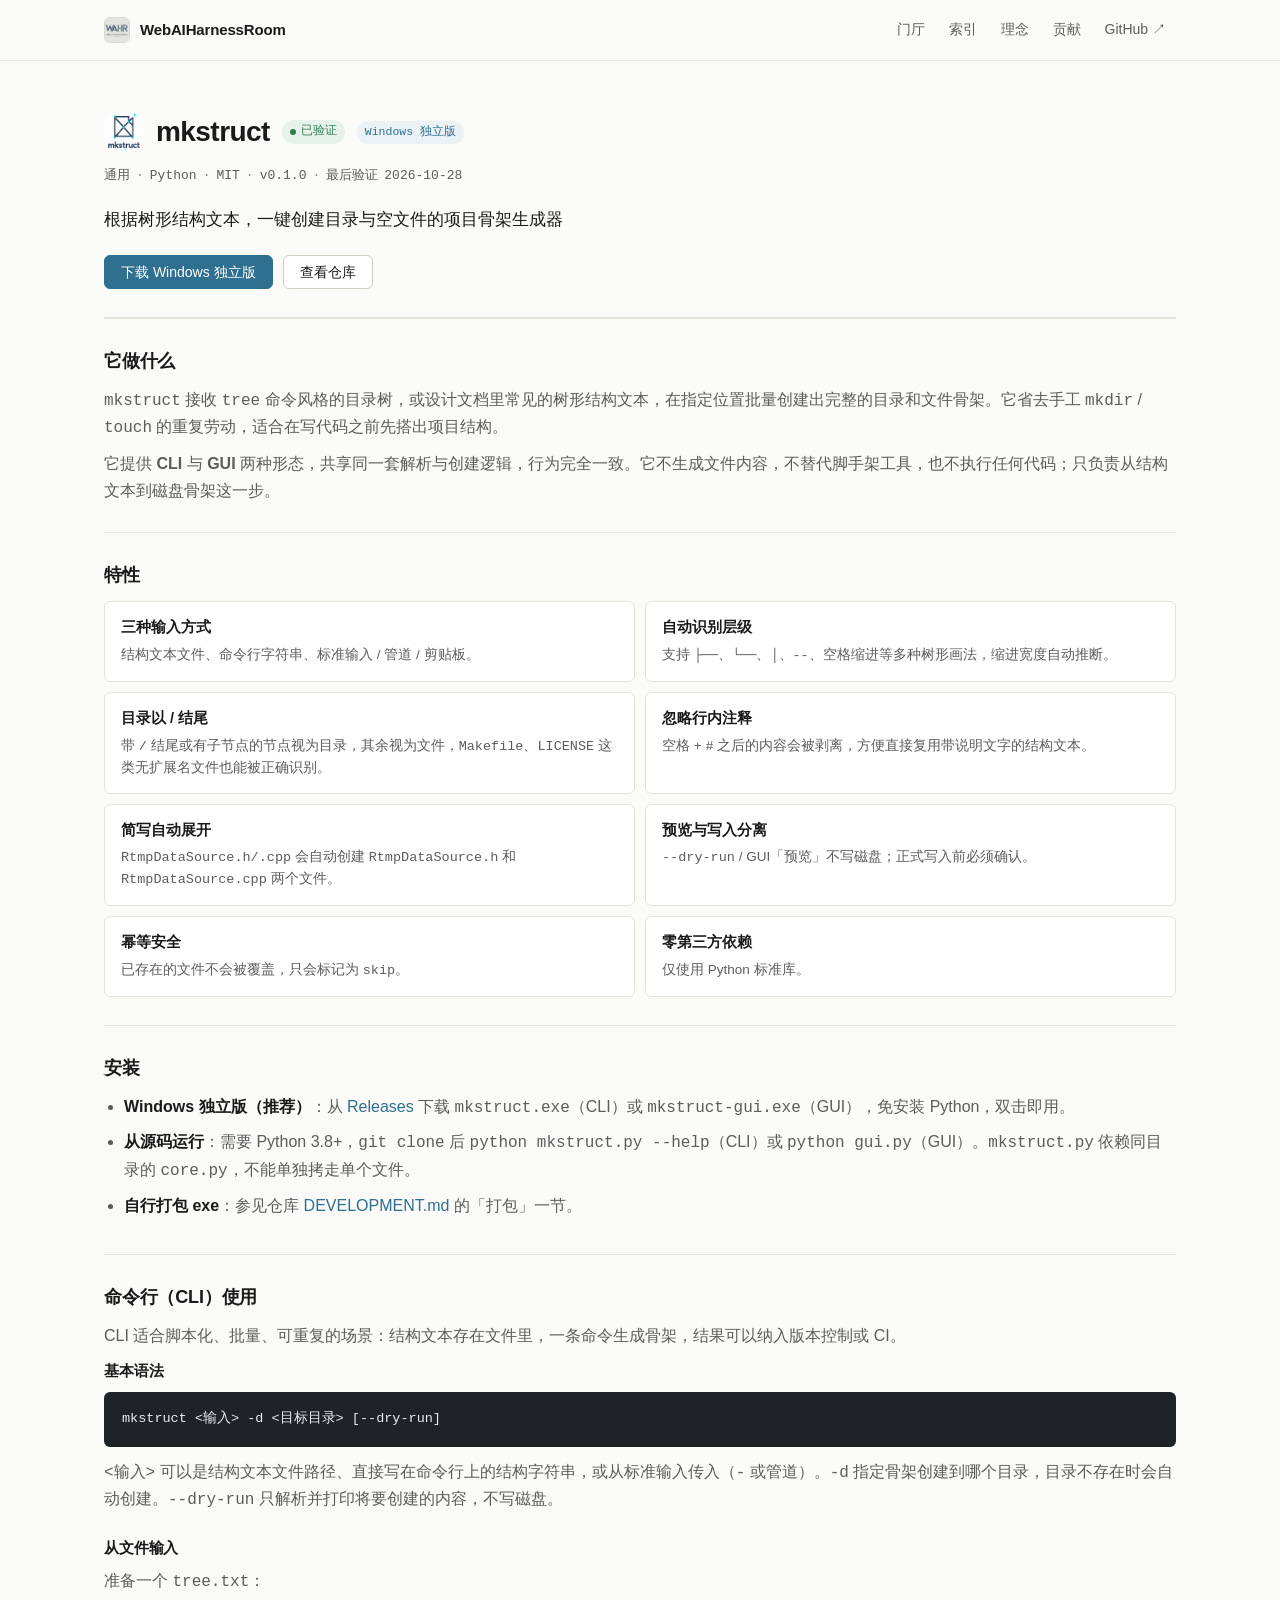
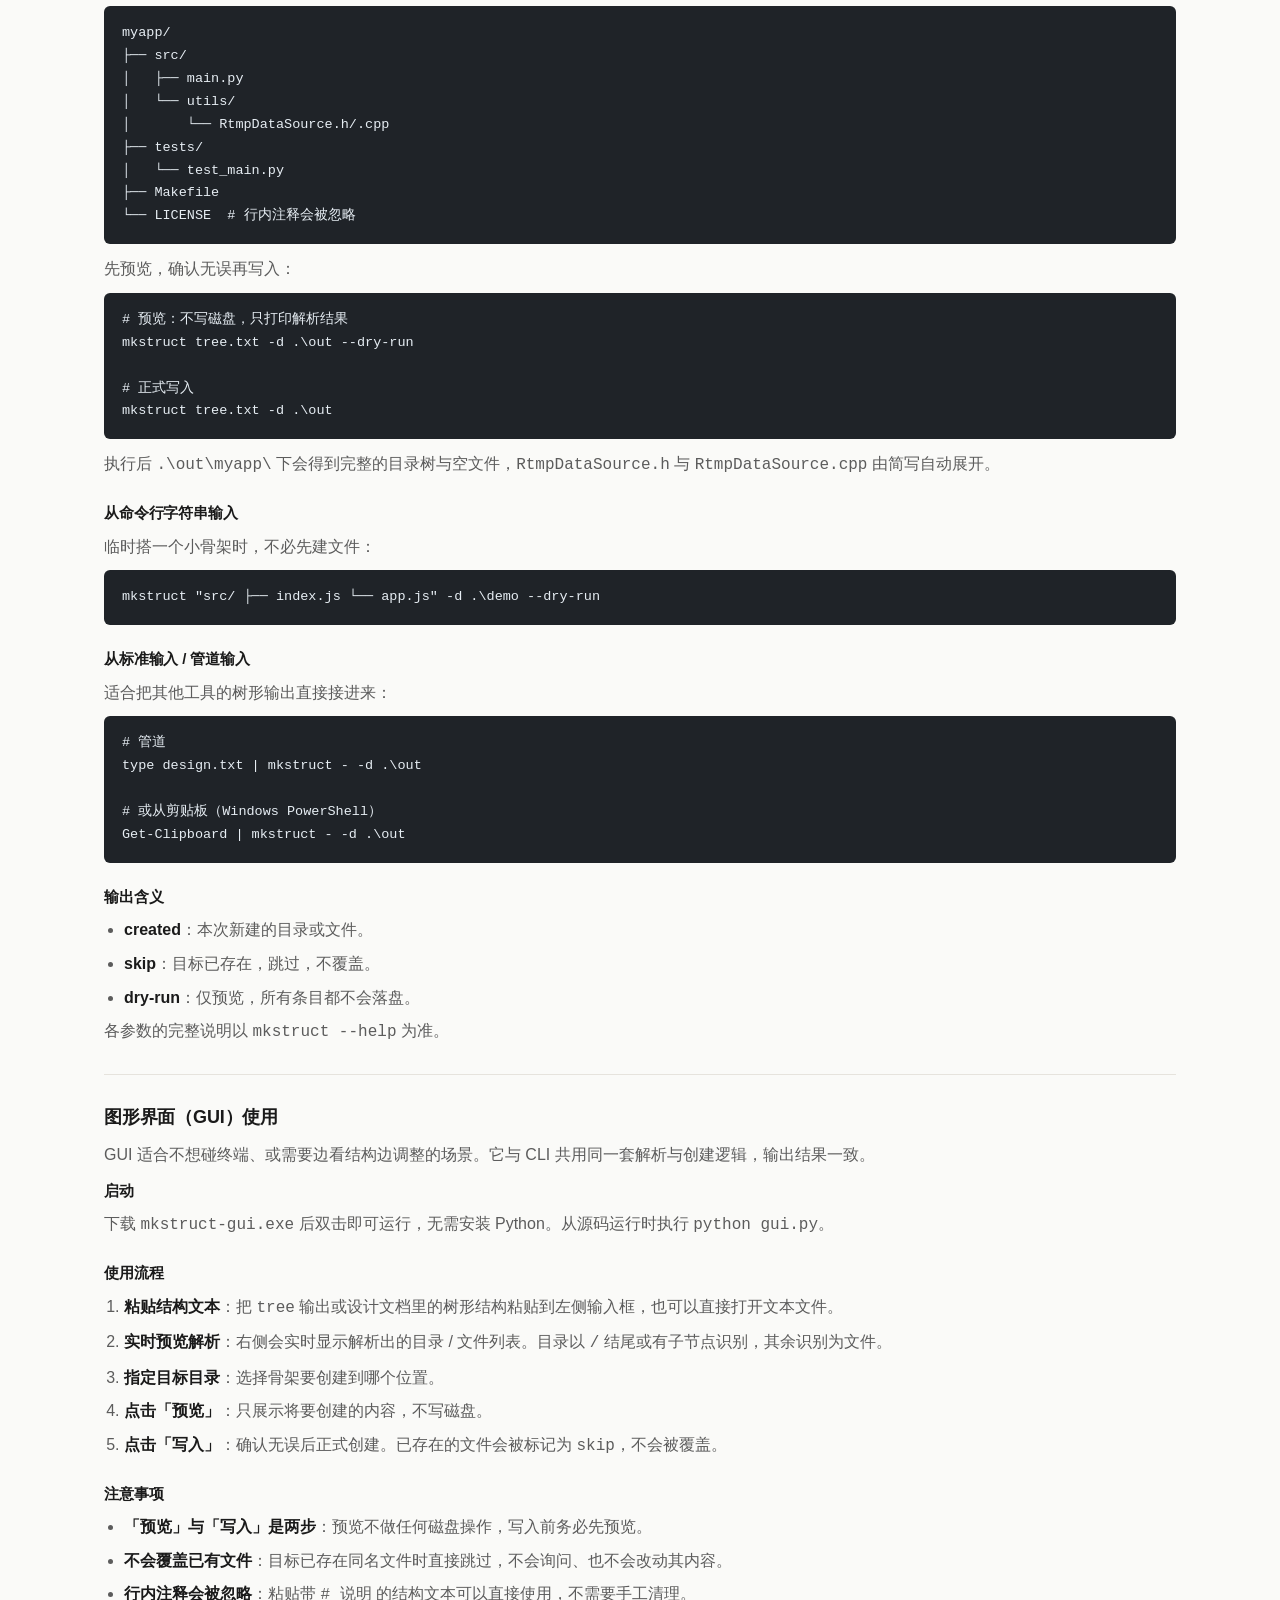
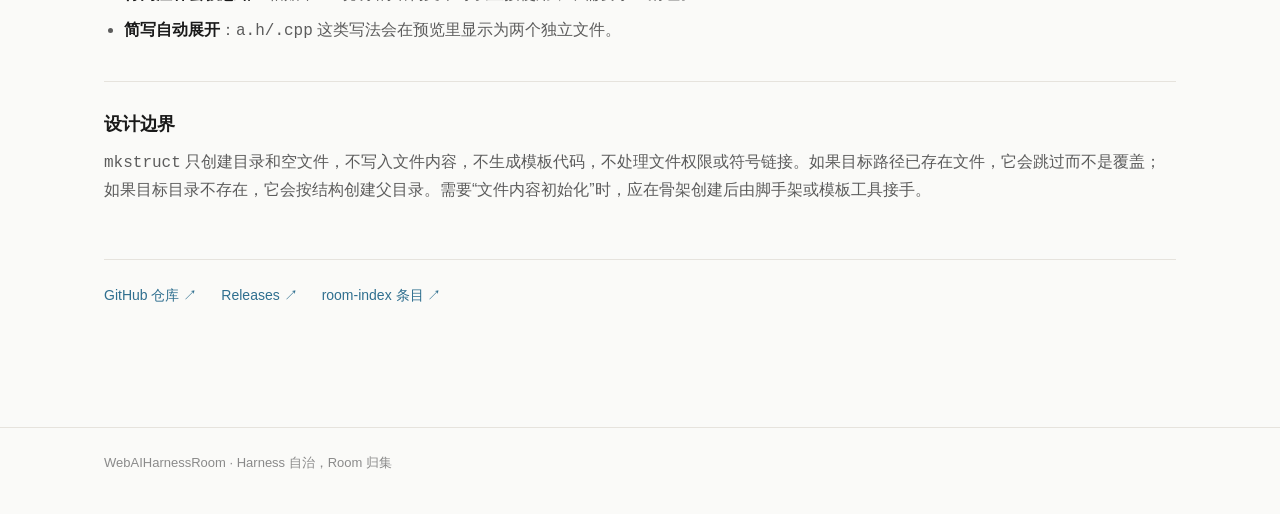
==== harness/mkstruct/index.html @ 6ddc4716 "新增harness：mkstruct" ====
<!DOCTYPE html>
<html lang="zh-CN" data-base="../../">
<head>
  <meta charset="UTF-8">
  <meta name="viewport" content="width=device-width, initial-scale=1.0">
  <link rel="icon" type="image/png" href="../../assets/img/mkstruct.png">
  <title>mkstruct · WebAIHarnessRoom</title>
  <meta name="description" content="根据树形结构文本，一键创建目录与空文件的项目骨架生成器。提供 CLI 与 GUI 两种形态。">
  <link rel="stylesheet" href="../../assets/style.css">
</head>
<body>
  <header class="site-header">
    <div class="container header-inner">
      <a href="../../index.html" class="brand">
        <img src="../../assets/img/wahr.png" alt="" class="brand-icon" width="26" height="26">
        <span>WebAIHarnessRoom</span>
      </a>
      <nav class="site-nav">
        <a href="../../index.html">门厅</a>
        <a href="../../index/index.html">索引</a>
        <a href="../../about/index.html">理念</a>
        <a href="../../contributing/index.html">贡献</a>
        <a href="https://github.com/WebAIHarnessRoom" target="_blank" rel="noopener">GitHub ↗</a>
      </nav>
    </div>
  </header>

  <main class="container detail-page" data-harness-id="mkstruct">
    <header class="detail-head">
      <div class="detail-title-row">
        <img src="../../assets/img/mkstruct.png" alt="" class="detail-icon" width="40" height="40"
             onerror="this.onerror=null;this.src='../../assets/img/wahr.png';">
        <h1>mkstruct</h1>
        <span class="badge" data-field="status"></span>
        <span class="badge badge-platform">Windows 独立版</span>
      </div>
      <p class="detail-meta">
        <span data-field="target_web_ai">通用</span>
        <span class="sep">·</span>
        <span data-field="language">Python</span>
        <span class="sep">·</span>
        <span data-field="license">MIT</span>
        <span class="sep">·</span>
        <span data-field="version">v0.1.0</span>
        <span class="sep">·</span>
        最后验证 <span data-field="last_verified">2026-10-28</span>
      </p>
      <p class="detail-tagline">根据树形结构文本，一键创建目录与空文件的项目骨架生成器</p>
      <div class="detail-actions">
        <a href="https://github.com/WebAIHarnessRoom/mkstruct/releases" target="_blank" rel="noopener" class="btn-primary">下载 Windows 独立版</a>
        <a href="https://github.com/WebAIHarnessRoom/mkstruct" target="_blank" rel="noopener" class="btn-secondary">查看仓库</a>
      </div>
    </header>

    <section class="prose-section">
      <h2>它做什么</h2>
      <p><code>mkstruct</code> 接收 <code>tree</code> 命令风格的目录树，或设计文档里常见的树形结构文本，在指定位置批量创建出完整的目录和文件骨架。它省去手工 <code>mkdir</code> / <code>touch</code> 的重复劳动，适合在写代码之前先搭出项目结构。</p>
      <p>它提供 <strong>CLI</strong> 与 <strong>GUI</strong> 两种形态，共享同一套解析与创建逻辑，行为完全一致。它不生成文件内容，不替代脚手架工具，也不执行任何代码；只负责从结构文本到磁盘骨架这一步。</p>
    </section>

    <section class="prose-section">
      <h2>特性</h2>
      <ul class="feature-grid">
        <li>
          <strong>三种输入方式</strong>
          <span>结构文本文件、命令行字符串、标准输入 / 管道 / 剪贴板。</span>
        </li>
        <li>
          <strong>自动识别层级</strong>
          <span>支持 <code>├──</code>、<code>└──</code>、<code>│</code>、<code>--</code>、空格缩进等多种树形画法，缩进宽度自动推断。</span>
        </li>
        <li>
          <strong>目录以 / 结尾</strong>
          <span>带 <code>/</code> 结尾或有子节点的节点视为目录，其余视为文件，<code>Makefile</code>、<code>LICENSE</code> 这类无扩展名文件也能被正确识别。</span>
        </li>
        <li>
          <strong>忽略行内注释</strong>
          <span>空格 + <code>#</code> 之后的内容会被剥离，方便直接复用带说明文字的结构文本。</span>
        </li>
        <li>
          <strong>简写自动展开</strong>
          <span><code>RtmpDataSource.h/.cpp</code> 会自动创建 <code>RtmpDataSource.h</code> 和 <code>RtmpDataSource.cpp</code> 两个文件。</span>
        </li>
        <li>
          <strong>预览与写入分离</strong>
          <span><code>--dry-run</code> / GUI「预览」不写磁盘；正式写入前必须确认。</span>
        </li>
        <li>
          <strong>幂等安全</strong>
          <span>已存在的文件不会被覆盖，只会标记为 <code>skip</code>。</span>
        </li>
        <li>
          <strong>零第三方依赖</strong>
          <span>仅使用 Python 标准库。</span>
        </li>
      </ul>
    </section>

    <section class="prose-section">
      <h2>安装</h2>
      <ul class="output-structure">
        <li><strong>Windows 独立版（推荐）</strong>：从 <a href="https://github.com/WebAIHarnessRoom/mkstruct/releases" target="_blank" rel="noopener">Releases</a> 下载 <code>mkstruct.exe</code>（CLI）或 <code>mkstruct-gui.exe</code>（GUI），免安装 Python，双击即用。</li>
        <li><strong>从源码运行</strong>：需要 Python 3.8+，<code>git clone</code> 后 <code>python mkstruct.py --help</code>（CLI）或 <code>python gui.py</code>（GUI）。<code>mkstruct.py</code> 依赖同目录的 <code>core.py</code>，不能单独拷走单个文件。</li>
        <li><strong>自行打包 exe</strong>：参见仓库 <a href="https://github.com/WebAIHarnessRoom/mkstruct/blob/master/DEVELOPMENT.md" target="_blank" rel="noopener">DEVELOPMENT.md</a> 的「打包」一节。</li>
      </ul>
    </section>

    <section class="prose-section" id="cli">
      <h2>命令行（CLI）使用</h2>
      <p>CLI 适合脚本化、批量、可重复的场景：结构文本存在文件里，一条命令生成骨架，结果可以纳入版本控制或 CI。</p>

      <h3>基本语法</h3>
      <pre class="code-block"><code>mkstruct &lt;输入&gt; -d &lt;目标目录&gt; [--dry-run]</code></pre>
      <p><code>&lt;输入&gt;</code> 可以是结构文本文件路径、直接写在命令行上的结构字符串，或从标准输入传入（<code>-</code> 或管道）。<code>-d</code> 指定骨架创建到哪个目录，目录不存在时会自动创建。<code>--dry-run</code> 只解析并打印将要创建的内容，不写磁盘。</p>

      <h3>从文件输入</h3>
      <p>准备一个 <code>tree.txt</code>：</p>
      <pre class="code-block"><code>myapp/
├── src/
│   ├── main.py
│   └── utils/
│       └── RtmpDataSource.h/.cpp
├── tests/
│   └── test_main.py
├── Makefile
└── LICENSE  # 行内注释会被忽略</code></pre>
      <p>先预览，确认无误再写入：</p>
      <pre class="code-block"><code># 预览：不写磁盘，只打印解析结果
mkstruct tree.txt -d .\out --dry-run

# 正式写入
mkstruct tree.txt -d .\out</code></pre>
      <p>执行后 <code>.\out\myapp\</code> 下会得到完整的目录树与空文件，<code>RtmpDataSource.h</code> 与 <code>RtmpDataSource.cpp</code> 由简写自动展开。</p>

      <h3>从命令行字符串输入</h3>
      <p>临时搭一个小骨架时，不必先建文件：</p>
      <pre class="code-block"><code>mkstruct "src/ ├── index.js └── app.js" -d .\demo --dry-run</code></pre>

      <h3>从标准输入 / 管道输入</h3>
      <p>适合把其他工具的树形输出直接接进来：</p>
      <pre class="code-block"><code># 管道
type design.txt | mkstruct - -d .\out

# 或从剪贴板（Windows PowerShell）
Get-Clipboard | mkstruct - -d .\out</code></pre>

      <h3>输出含义</h3>
      <ul class="output-structure">
        <li><strong>created</strong>：本次新建的目录或文件。</li>
        <li><strong>skip</strong>：目标已存在，跳过，不覆盖。</li>
        <li><strong>dry-run</strong>：仅预览，所有条目都不会落盘。</li>
      </ul>
      <p>各参数的完整说明以 <code>mkstruct --help</code> 为准。</p>
    </section>

    <section class="prose-section" id="gui">
      <h2>图形界面（GUI）使用</h2>
      <p>GUI 适合不想碰终端、或需要边看结构边调整的场景。它与 CLI 共用同一套解析与创建逻辑，输出结果一致。</p>

      <h3>启动</h3>
      <p>下载 <code>mkstruct-gui.exe</code> 后双击即可运行，无需安装 Python。从源码运行时执行 <code>python gui.py</code>。</p>

      <h3>使用流程</h3>
      <ol class="output-structure">
        <li><strong>粘贴结构文本</strong>：把 <code>tree</code> 输出或设计文档里的树形结构粘贴到左侧输入框，也可以直接打开文本文件。</li>
        <li><strong>实时预览解析</strong>：右侧会实时显示解析出的目录 / 文件列表。目录以 <code>/</code> 结尾或有子节点识别，其余识别为文件。</li>
        <li><strong>指定目标目录</strong>：选择骨架要创建到哪个位置。</li>
        <li><strong>点击「预览」</strong>：只展示将要创建的内容，不写磁盘。</li>
        <li><strong>点击「写入」</strong>：确认无误后正式创建。已存在的文件会被标记为 <code>skip</code>，不会被覆盖。</li>
      </ol>

      <h3>注意事项</h3>
      <ul class="output-structure">
        <li><strong>「预览」与「写入」是两步</strong>：预览不做任何磁盘操作，写入前务必先预览。</li>
        <li><strong>不会覆盖已有文件</strong>：目标已存在同名文件时直接跳过，不会询问、也不会改动其内容。</li>
        <li><strong>行内注释会被忽略</strong>：粘贴带 <code># 说明</code> 的结构文本可以直接使用，不需要手工清理。</li>
        <li><strong>简写自动展开</strong>：<code>a.h/.cpp</code> 这类写法会在预览里显示为两个独立文件。</li>
      </ul>
    </section>

    <section class="prose-section">
      <h2>设计边界</h2>
      <p><code>mkstruct</code> 只创建目录和空文件，不写入文件内容，不生成模板代码，不处理文件权限或符号链接。如果目标路径已存在文件，它会跳过而不是覆盖；如果目标目录不存在，它会按结构创建父目录。需要“文件内容初始化”时，应在骨架创建后由脚手架或模板工具接手。</p>
    </section>

    <footer class="detail-footer">
      <a href="https://github.com/WebAIHarnessRoom/mkstruct" target="_blank" rel="noopener">GitHub 仓库 ↗</a>
      <a href="https://github.com/WebAIHarnessRoom/mkstruct/releases" target="_blank" rel="noopener">Releases ↗</a>
      <a href="https://github.com/WebAIHarnessRoom/room-index" target="_blank" rel="noopener">room-index 条目 ↗</a>
    </footer>
  </main>

  <footer class="site-footer">
    <div class="container"><p>WebAIHarnessRoom · Harness 自治，Room 归集</p></div>
  </footer>

  <script src="../../assets/data.js"></script>
  <script src="../../assets/app.js"></script>
</body>
</html>
---- assets/style.css ----
/* ===== Tokens ===== */
:root {
  --bg: #FAFAF8;
  --surface: #FFFFFF;
  --text: #1A1A1A;
  --text-muted: #5C5C5C;
  --text-faint: #8A8A8A;
  --border: #E6E3DD;
  --border-strong: #D2CEC6;
  --accent: #2F6F8F;
  --accent-hover: #245A75;
  --accent-soft: #EAF2F6;
  --status-verified: #2E7D4F;
  --status-verified-bg: #E7F2EB;
  --status-pending: #9A6B00;
  --status-pending-bg: #FBF1DD;
  --status-experimental: #4F6070;
  --status-experimental-bg: #E9EDF0;
  --mono: ui-monospace, SFMono-Regular, "SF Mono", Menlo, Consolas, "Liberation Mono", monospace;
  --sans: -apple-system, BlinkMacSystemFont, "Segoe UI", "PingFang SC", "Hiragino Sans GB", "Microsoft YaHei", Roboto, "Helvetica Neue", Arial, sans-serif;
  --max-width: 1120px;
  --radius: 6px;
}

/* ===== Reset ===== */
*, *::before, *::after { box-sizing: border-box; }
html { -webkit-text-size-adjust: 100%; }
body {
  margin: 0;
  background: var(--bg);
  color: var(--text);
  font-family: var(--sans);
  font-size: 16px;
  line-height: 1.65;
  -webkit-font-smoothing: antialiased;
}
a { color: var(--accent); text-decoration: none; }
a:hover { color: var(--accent-hover); text-decoration: underline; text-underline-offset: 2px; }
code { font-family: var(--mono); }

.container {
  max-width: var(--max-width);
  margin: 0 auto;
  padding: 0 24px;
}

/* ===== Header ===== */
.site-header { border-bottom: 1px solid var(--border); background: var(--bg); }
.header-inner {
  display: flex;
  align-items: center;
  justify-content: space-between;
  height: 60px;
  gap: 24px;
}
.brand {
  font-weight: 600;
  font-size: 15px;
  color: var(--text);
  letter-spacing: -0.01em;
}
.brand:hover { color: var(--text); text-decoration: none; }
.site-nav { display: flex; align-items: center; gap: 4px; font-size: 14px; }
.site-nav a {
  color: var(--text-muted);
  padding: 6px 10px;
  border-radius: var(--radius);
}
.site-nav a:hover { color: var(--text); background: rgba(0,0,0,0.035); text-decoration: none; }
.site-nav a[aria-current="page"] { color: var(--text); font-weight: 500; }

/* ===== Hero ===== */
.hero { padding: 56px 0 32px; }
.hero h1 {
  font-size: 30px;
  line-height: 1.3;
  letter-spacing: -0.02em;
  margin: 0 0 8px;
  font-weight: 650;
}
.hero-sub { margin: 0; color: var(--text-muted); font-size: 16px; max-width: 640px; }

/* ===== Status bar ===== */
.status-bar {
  display: grid;
  grid-template-columns: repeat(3, 1fr);
  border: 1px solid var(--border);
  border-radius: var(--radius);
  background: var(--surface);
  margin-bottom: 40px;
  overflow: hidden;
}
.status-item { padding: 16px 20px; border-right: 1px solid var(--border); }
.status-item:last-child { border-right: none; }
.status-value {
  font-family: var(--mono);
  font-size: 20px;
  font-weight: 600;
  color: var(--text);
  display: block;
  line-height: 1.2;
}
.status-label {
  font-size: 12px;
  color: var(--text-faint);
  text-transform: uppercase;
  letter-spacing: 0.06em;
  display: block;
  margin-top: 4px;
}

/* ===== Prose section ===== */
.prose-section { padding: 28px 0; border-top: 1px solid var(--border); }
.prose-section h2 { font-size: 18px; font-weight: 600; margin: 0 0 10px; letter-spacing: -0.01em; }
.prose-section p { margin: 0 0 10px; color: var(--text-muted); }
.prose-section p:last-child { margin-bottom: 0; }

/* ===== Harness card ===== */
.home-cards { display: grid; gap: 12px; margin-bottom: 8px; }
.harness-card {
  display: block;
  padding: 18px 20px;
  background: var(--surface);
  border: 1px solid var(--border);
  border-radius: var(--radius);
  color: var(--text);
  transition: border-color 0.15s;
}
.harness-card:hover { border-color: var(--border-strong); text-decoration: none; color: var(--text); }
.harness-card-head {
  display: flex;
  align-items: center;
  justify-content: space-between;
  gap: 12px;
  margin-bottom: 6px;
}
.harness-card-name { font-weight: 600; font-size: 16px; }
.harness-card-meta {
  font-family: var(--mono);
  font-size: 12.5px;
  color: var(--text-faint);
  display: flex;
  gap: 10px;
  margin-bottom: 8px;
}
.harness-card-tagline { color: var(--text-muted); font-size: 14.5px; margin: 0 0 10px; }
.harness-card-link { font-size: 13.5px; color: var(--accent); }
.harness-card:hover .harness-card-link { color: var(--accent-hover); }

/* ===== Badges ===== */
.badge {
  display: inline-flex;
  align-items: center;
  gap: 5px;
  font-size: 12px;
  font-family: var(--mono);
  padding: 2px 8px;
  border-radius: 999px;
  white-space: nowrap;
  font-weight: 500;
}
.badge::before { content: ""; width: 6px; height: 6px; border-radius: 50%; background: currentColor; }
.badge-verified { color: var(--status-verified); background: var(--status-verified-bg); }
.badge-pending { color: var(--status-pending); background: var(--status-pending-bg); }
.badge-experimental { color: var(--status-experimental); background: var(--status-experimental-bg); }

/* ===== Quick links ===== */
.quick-links { display: grid; grid-template-columns: repeat(3, 1fr); gap: 12px; padding: 32px 0 56px; }
.quick-link {
  display: flex;
  flex-direction: column;
  gap: 4px;
  padding: 16px 18px;
  background: var(--surface);
  border: 1px solid var(--border);
  border-radius: var(--radius);
  color: var(--text);
}
.quick-link:hover { border-color: var(--border-strong); text-decoration: none; color: var(--text); }
.quick-link-title { font-weight: 550; font-size: 14.5px; }
.quick-link-desc { font-size: 13px; color: var(--text-faint); }

/* ===== Page head ===== */
.page-head { padding: 48px 0 20px; }
.page-head h1 { font-size: 26px; letter-spacing: -0.02em; margin: 0 0 12px; font-weight: 650; }
.status-legend { display: flex; flex-wrap: wrap; align-items: center; gap: 8px; margin: 0; }
.legend-note { font-size: 13px; color: var(--text-faint); }

/* ===== Filters ===== */
.filters { display: flex; gap: 10px; margin-bottom: 16px; flex-wrap: wrap; }
.filters input[type="search"] {
  flex: 1 1 260px;
  padding: 8px 12px;
  border: 1px solid var(--border);
  border-radius: var(--radius);
  background: var(--surface);
  font: inherit;
  font-size: 14px;
  color: var(--text);
}
.filters input[type="search"]:focus,
.filters select:focus { outline: 2px solid var(--accent-soft); border-color: var(--accent); }
.filters select {
  padding: 8px 12px;
  border: 1px solid var(--border);
  border-radius: var(--radius);
  background: var(--surface);
  font: inherit;
  font-size: 14px;
  color: var(--text);
}

/* ===== Index table ===== */
.index-table {
  width: 100%;
  border-collapse: collapse;
  font-size: 14.5px;
  background: var(--surface);
  border: 1px solid var(--border);
  border-radius: var(--radius);
  overflow: hidden;
}
.index-table th {
  text-align: left;
  font-weight: 500;
  font-size: 12px;
  color: var(--text-faint);
  text-transform: uppercase;
  letter-spacing: 0.05em;
  padding: 10px 14px;
  border-bottom: 1px solid var(--border);
  background: #F4F2ED;
}
.index-table td { padding: 12px 14px; border-bottom: 1px solid var(--border); vertical-align: top; }
.index-table tr:last-child td { border-bottom: none; }
.index-table .col-name { font-weight: 550; }
.index-table .col-name a { color: var(--text); }
.index-table .col-date { font-family: var(--mono); font-size: 13px; color: var(--text-muted); white-space: nowrap; }
.index-table .col-desc { color: var(--text-muted); }

/* ===== View toggle ===== */
.view-toggle { display: flex; gap: 4px; justify-content: flex-end; margin-top: 12px; }
.toggle-btn {
  font: inherit;
  font-size: 13px;
  padding: 5px 12px;
  border: 1px solid var(--border);
  background: var(--surface);
  color: var(--text-muted);
  border-radius: var(--radius);
  cursor: pointer;
}
.toggle-btn.active { background: var(--text); color: #fff; border-color: var(--text); }
.empty-state { text-align: center; color: var(--text-faint); padding: 32px 0; font-size: 14px; }
.index-cards { display: grid; gap: 12px; }

/* ===== Detail page ===== */
.detail-page { padding-bottom: 24px; }
.detail-head { padding: 48px 0 28px; border-bottom: 1px solid var(--border); }
.detail-title-row { display: flex; align-items: center; gap: 12px; flex-wrap: wrap; }
.detail-title-row h1 { font-size: 28px; letter-spacing: -0.02em; margin: 0; font-weight: 650; }
.detail-meta {
  font-family: var(--mono);
  font-size: 13px;
  color: var(--text-muted);
  margin: 10px 0 0;
  display: flex;
  flex-wrap: wrap;
  gap: 6px;
  align-items: center;
}
.detail-meta .sep { color: var(--text-faint); }
.detail-tagline { margin: 20px 0 0; font-size: 17px; color: var(--text); max-width: 720px; line-height: 1.55; }
.detail-footer {
  display: flex;
  gap: 24px;
  padding: 24px 0 56px;
  border-top: 1px solid var(--border);
  font-size: 14px;
  margin-top: 28px;
}

/* ===== Code block ===== */
.code-block {
  background: #1F2328;
  color: #E6EDF3;
  font-family: var(--mono);
  font-size: 13.5px;
  line-height: 1.7;
  padding: 16px 18px;
  border-radius: var(--radius);
  overflow-x: auto;
  margin: 0 0 12px;
}
.code-block code { font-family: inherit; }

/* ===== Prose page ===== */
.prose-page { padding: 48px 24px 56px; max-width: 760px; }
.prose-page h1 { font-size: 28px; letter-spacing: -0.02em; margin: 0 0 28px; font-weight: 650; }
.prose-page section { margin-bottom: 36px; }
.prose-page h2 { font-size: 18px; font-weight: 600; margin: 0 0 12px; letter-spacing: -0.01em; }
.prose-page p { color: var(--text-muted); margin: 0 0 10px; }
.principle-list { margin: 0; padding-left: 20px; color: var(--text-muted); }
.principle-list li { margin-bottom: 10px; }
.principle-list strong { color: var(--text); font-weight: 600; }

/* ===== Boundary block ===== */
.boundary-block {
  background: var(--surface);
  border: 1px solid var(--border);
  border-left: 3px solid var(--status-pending);
  border-radius: var(--radius);
  padding: 20px 22px;
}
.boundary-block h2 { color: var(--text); }
.boundary-block p { color: var(--text-muted); }

/* ===== Status definitions ===== */
.status-definitions { margin: 0; }
.status-definitions dt { margin-top: 14px; }
.status-definitions dt:first-child { margin-top: 0; }
.status-definitions dd { margin: 6px 0 0; color: var(--text-muted); font-size: 14.5px; }

/* ===== Field table ===== */
.field-table { width: 100%; border-collapse: collapse; font-size: 14px; margin-top: 12px; }
.field-table th, .field-table td { text-align: left; padding: 8px 12px; border-bottom: 1px solid var(--border); }
.field-table th {
  font-weight: 500;
  font-size: 12px;
  color: var(--text-faint);
  text-transform: uppercase;
  letter-spacing: 0.05em;
}
.field-table code { font-family: var(--mono); font-size: 12.5px; background: #F0EEE9; padding: 1px 5px; border-radius: 3px; }

/* ===== Footer ===== */
.site-footer { border-top: 1px solid var(--border); padding: 24px 0 40px; margin-top: 40px; }
.site-footer p { margin: 0; font-size: 13px; color: var(--text-faint); }

/* ===== Responsive ===== */
@media (max-width: 720px) {
  .header-inner { height: auto; padding: 14px 0; flex-direction: column; align-items: flex-start; gap: 10px; }
  .site-nav { flex-wrap: wrap; }
  .hero { padding: 36px 0 24px; }
  .hero h1 { font-size: 24px; }
  .status-bar { grid-template-columns: 1fr; }
  .status-item { border-right: none; border-bottom: 1px solid var(--border); }
  .status-item:last-child { border-bottom: none; }
  .quick-links { grid-template-columns: 1fr; }
  .index-table { display: block; overflow-x: auto; white-space: nowrap; }
  .detail-title-row h1 { font-size: 23px; }
}

/* ===== Detail actions ===== */
.detail-actions {
  display: flex;
  gap: 10px;
  margin-top: 22px;
  flex-wrap: wrap;
}
.btn-primary,
.btn-secondary {
  display: inline-flex;
  align-items: center;
  padding: 9px 16px;
  border-radius: var(--radius);
  font-size: 14px;
  font-weight: 500;
  line-height: 1;
}
.btn-primary {
  background: var(--accent);
  color: #fff;
  border: 1px solid var(--accent);
}
.btn-primary:hover {
  background: var(--accent-hover);
  border-color: var(--accent-hover);
  color: #fff;
  text-decoration: none;
}
.btn-secondary {
  background: var(--surface);
  color: var(--text);
  border: 1px solid var(--border-strong);
}
.btn-secondary:hover {
  border-color: var(--text-faint);
  color: var(--text);
  text-decoration: none;
}

/* ===== Feature grid ===== */
.feature-grid {
  list-style: none;
  padding: 0;
  margin: 0;
  display: grid;
  grid-template-columns: repeat(2, 1fr);
  gap: 10px;
}
.feature-grid li {
  background: var(--surface);
  border: 1px solid var(--border);
  border-radius: var(--radius);
  padding: 14px 16px;
  display: flex;
  flex-direction: column;
  gap: 5px;
}
.feature-grid li strong {
  font-size: 14.5px;
  font-weight: 600;
  color: var(--text);
}
.feature-grid li span {
  font-size: 13.5px;
  color: var(--text-muted);
  line-height: 1.55;
}

/* ===== Install options ===== */
.install-options {
  display: grid;
  gap: 14px;
  margin-top: 14px;
}
.install-option h3 {
  font-size: 14px;
  font-weight: 600;
  margin: 0 0 8px;
  color: var(--text);
}
.install-option .code-block {
  margin-bottom: 6px;
  font-size: 13px;
}
.install-note {
  margin: 0;
  font-size: 13px;
  color: var(--text-faint);
}

/* ===== Quickstart subheads ===== */
.prose-section h3 {
  font-size: 15px;
  font-weight: 600;
  margin: 22px 0 8px;
  color: var(--text);
  letter-spacing: -0.01em;
}
.prose-section h3:first-of-type { margin-top: 4px; }

/* ===== Output structure ===== */
.output-structure {
  margin: 0;
  padding-left: 20px;
  color: var(--text-muted);
}
.output-structure li {
  margin-bottom: 8px;
  line-height: 1.6;
}
.output-structure li strong {
  color: var(--text);
  font-weight: 600;
}

/* ===== Detail footer 扩展 ===== */
.detail-footer {
  flex-wrap: wrap;
  gap: 16px 24px;
}

/* ===== Responsive ===== */
@media (max-width: 720px) {
  .feature-grid { grid-template-columns: 1fr; }
  .detail-actions { flex-direction: column; align-items: stretch; }
  .btn-primary, .btn-secondary { justify-content: center; }
}

/* ===== Platform badge ===== */
.badge-platform {
  color: var(--accent);
  background: var(--accent-soft);
  font-family: var(--mono);
  font-size: 11.5px;
}
.badge-platform::before { display: none; }

/* ===== Download block ===== */
.download-block {
  background: var(--surface);
  border: 1px solid var(--border);
  border-radius: var(--radius);
  padding: 18px 20px;
  margin: 10px 0 24px;
}
.download-block .btn-primary {
  display: inline-flex;
  margin-bottom: 10px;
}
.download-block .install-note {
  margin: 0;
  font-size: 13px;
  color: var(--text-faint);
  line-height: 1.6;
}

/* ===== Compare table ===== */
.compare-section { margin-top: 8px; }
.compare-table {
  width: 100%;
  border-collapse: collapse;
  font-size: 14px;
  background: var(--surface);
  border: 1px solid var(--border);
  border-radius: var(--radius);
  overflow: hidden;
  margin-top: 10px;
}
.compare-table th {
  text-align: left;
  font-weight: 500;
  font-size: 12px;
  color: var(--text-faint);
  text-transform: uppercase;
  letter-spacing: 0.05em;
  padding: 9px 14px;
  border-bottom: 1px solid var(--border);
  background: #F4F2ED;
}
.compare-table td {
  padding: 10px 14px;
  border-bottom: 1px solid var(--border);
  color: var(--text-muted);
}
.compare-table tr:last-child td { border-bottom: none; }
.compare-table td:first-child {
  color: var(--text);
  font-weight: 500;
  white-space: nowrap;
}
.compare-table code {
  font-family: var(--mono);
  font-size: 12.5px;
  background: #F0EEE9;
  padding: 1px 5px;
  border-radius: 3px;
}

/* ===== Responsive ===== */
@media (max-width: 720px) {
  .compare-table { display: block; overflow-x: auto; white-space: nowrap; }
  .download-block .btn-primary { width: 100%; justify-content: center; }
}

/* ===== Brand icon ===== */
.brand {
  display: inline-flex;
  align-items: center;
  gap: 10px;
}
.brand-icon {
  width: 26px;
  height: 26px;
  border-radius: 6px;
  flex-shrink: 0;
  display: block;
  object-fit: contain;
}

/* ===== Harness card icon ===== */
.harness-card-head {
  gap: 10px;
}
.harness-card-head .harness-card-name {
  flex: 1;
  min-width: 0;
}
.card-icon {
  width: 32px;
  height: 32px;
  border-radius: 6px;
  flex-shrink: 0;
  display: block;
  object-fit: contain;
}

/* ===== Detail icon ===== */
.detail-icon {
  width: 40px;
  height: 40px;
  border-radius: 8px;
  flex-shrink: 0;
  display: block;
  object-fit: contain;
}
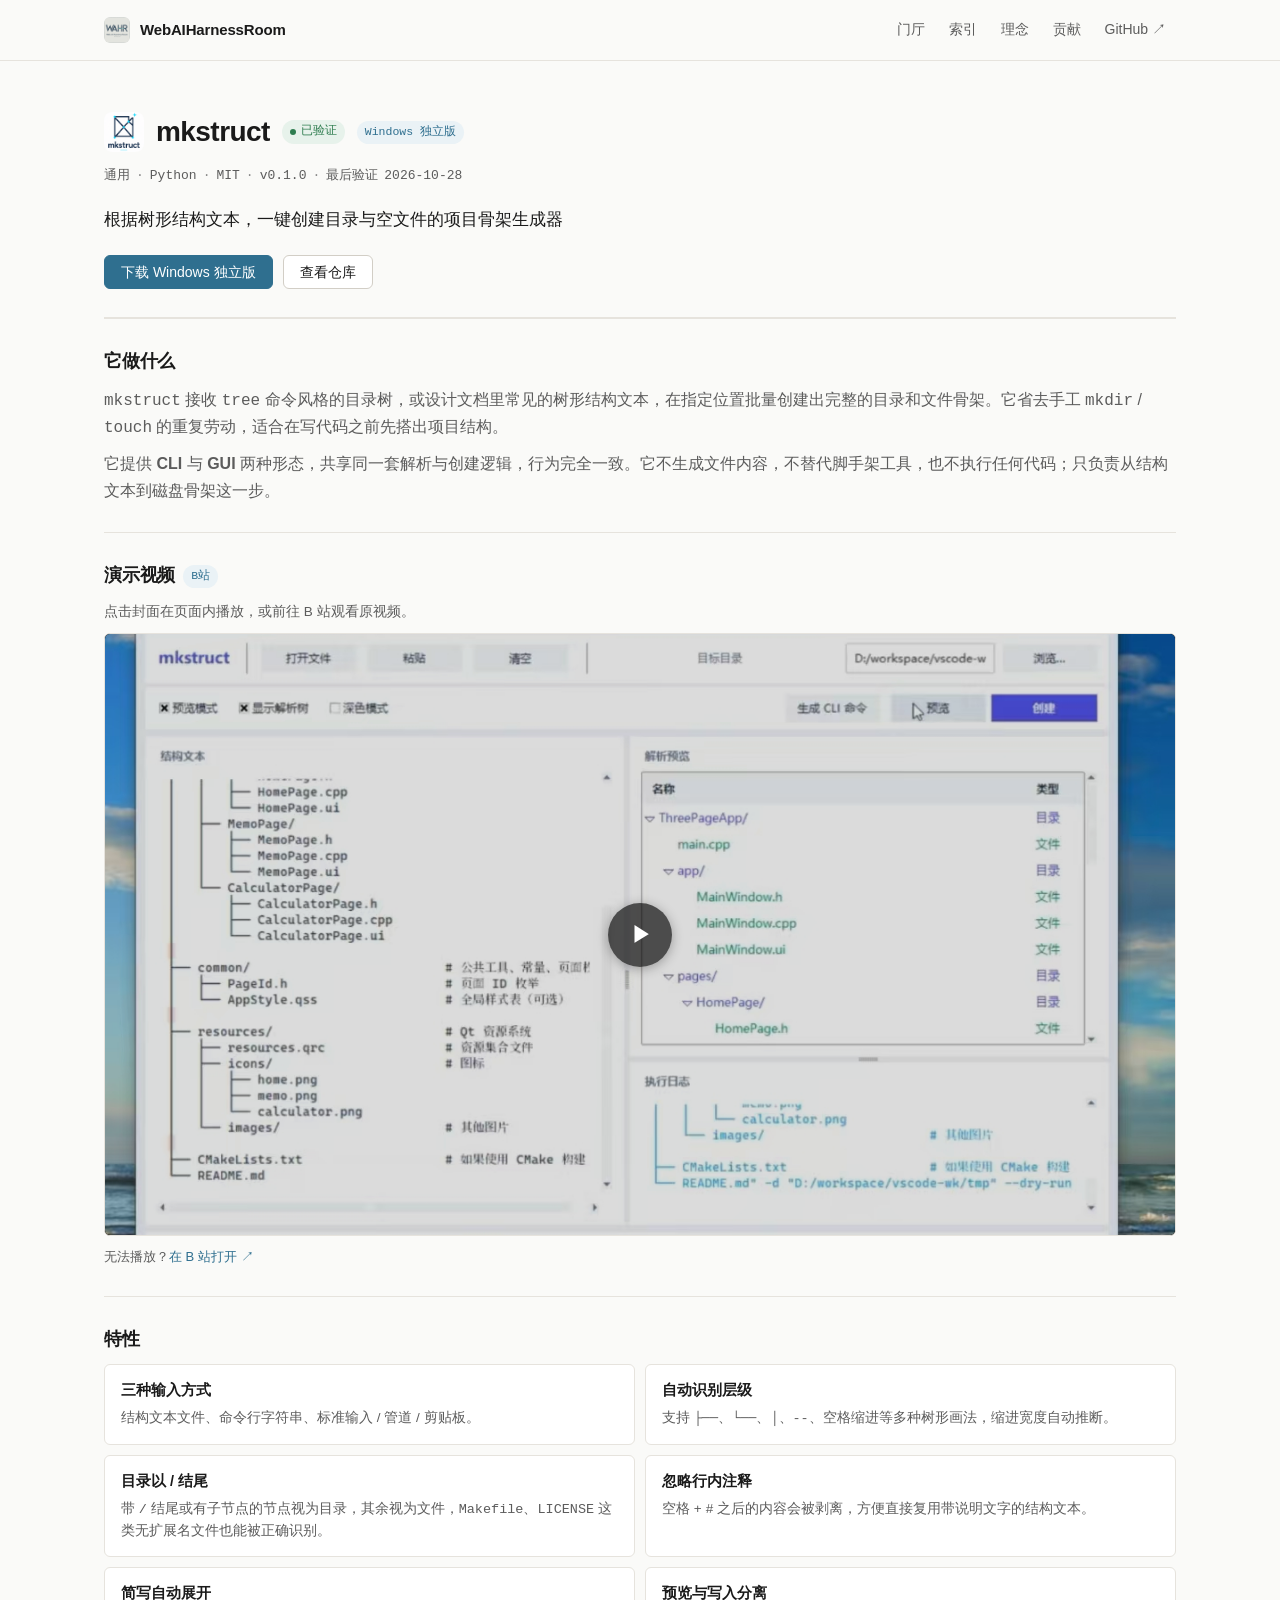
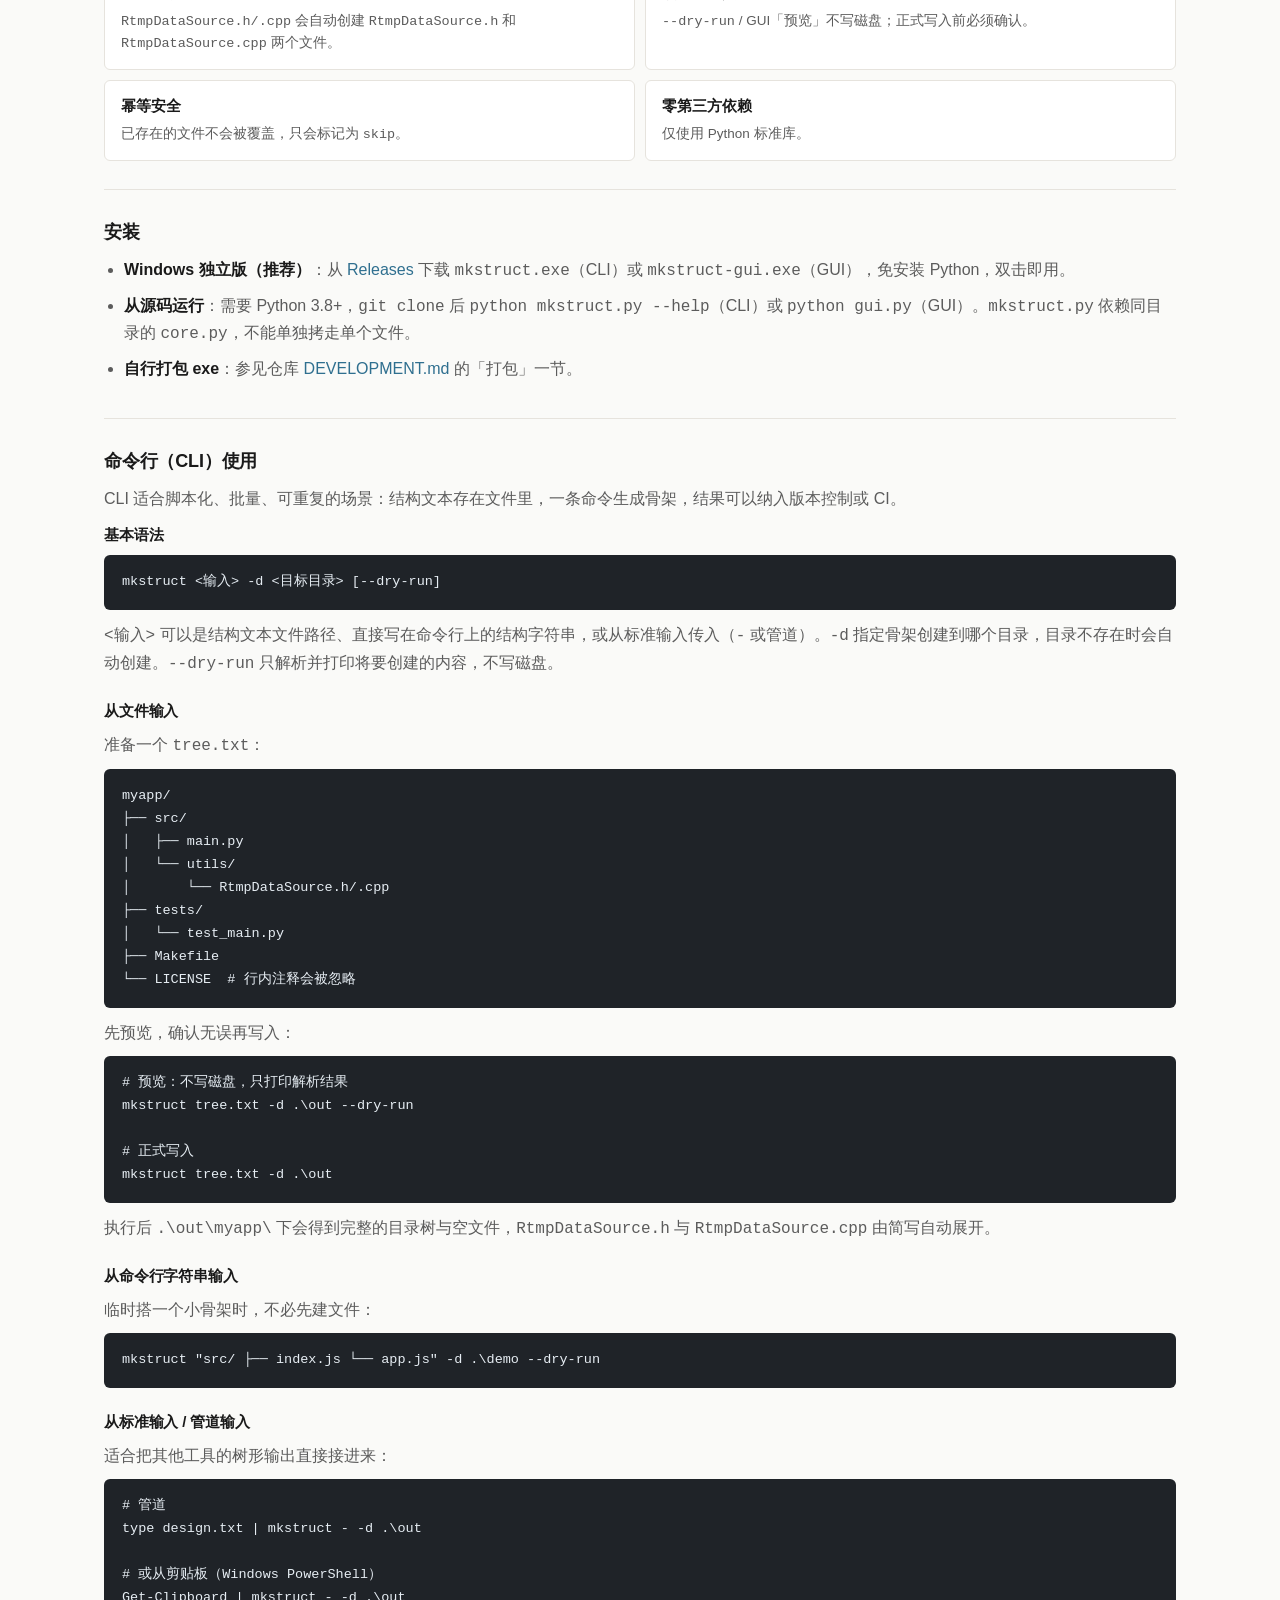
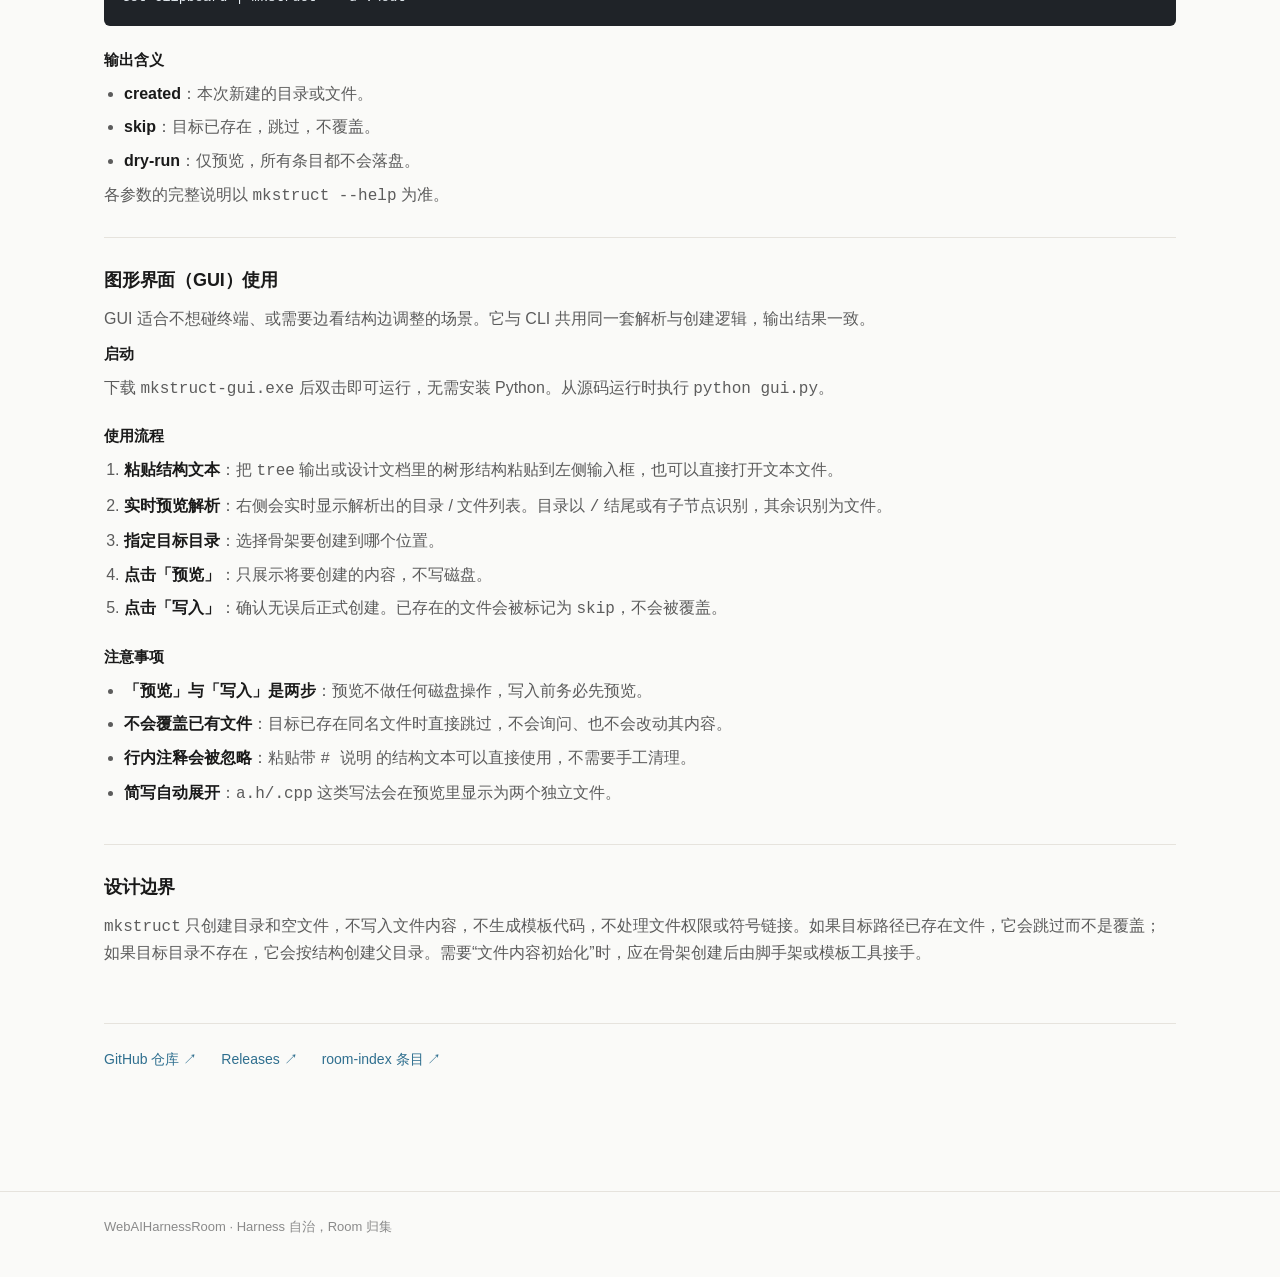
==== commit 7a311b1e: "'增加gcp和mkstruct的演示视频内容'" ====
--- a/harness/mkstruct/index.html
+++ b/harness/mkstruct/index.html
@@ -58,6 +58,22 @@
       <p>它提供 <strong>CLI</strong> 与 <strong>GUI</strong> 两种形态，共享同一套解析与创建逻辑，行为完全一致。它不生成文件内容，不替代脚手架工具，也不执行任何代码；只负责从结构文本到磁盘骨架这一步。</p>
     </section>
 
+    <section class="prose-section video-section">
+      <h2>演示视频 <span class="badge badge-platform">B站</span></h2>
+      <p class="video-note">点击封面在页面内播放，或前往 B 站观看原视频。</p>
+
+      <div class="video-embed" data-bvid="BV1f8436vEJf">
+        <button class="video-poster" type="button" aria-label="播放 mkstruct 演示视频">
+          <img src="../../assets/img/video-mkstruct.jpg" alt="mkstruct 演示视频封面" loading="lazy">
+          <span class="video-play" aria-hidden="true">▶</span>
+        </button>
+      </div>
+
+      <p class="video-fallback">
+        无法播放？<a href="https://www.bilibili.com/video/BV1f8436vEJf" target="_blank" rel="noopener">在 B 站打开 ↗</a>
+      </p>
+    </section>
+
     <section class="prose-section">
       <h2>特性</h2>
       <ul class="feature-grid">
--- a/assets/style.css
+++ b/assets/style.css
@@ -595,4 +595,105 @@
   flex-shrink: 0;
   display: block;
   object-fit: contain;
+}
+
+/* ===== Video embed ===== */
+.video-section h2 {
+  display: flex;
+  align-items: center;
+  gap: 8px;
+}
+.video-note {
+  font-size: 13.5px;
+  color: var(--text-faint);
+  margin: 0 0 12px;
+}
+
+.video-embed {
+  position: relative;
+  width: 100%;
+  aspect-ratio: 16 / 9;
+  background: #000;
+  border: 1px solid var(--border);
+  border-radius: var(--radius);
+  overflow: hidden;
+  margin: 0 0 10px;
+}
+
+.video-iframe {
+  position: absolute;
+  inset: 0;
+  width: 100%;
+  height: 100%;
+  border: 0;
+  display: block;
+}
+
+.video-poster {
+  position: absolute;
+  inset: 0;
+  width: 100%;
+  height: 100%;
+  padding: 0;
+  border: 0;
+  margin: 0;
+  background: #111;
+  cursor: pointer;
+  display: block;
+  overflow: hidden;
+  color: #fff;
+}
+
+.video-poster img {
+  width: 100%;
+  height: 100%;
+  object-fit: cover;
+  display: block;
+  opacity: 0.85;
+  transition: opacity 0.15s, transform 0.3s;
+}
+
+.video-poster:hover img,
+.video-poster:focus-visible img {
+  opacity: 1;
+  transform: scale(1.02);
+}
+
+.video-play {
+  position: absolute;
+  left: 50%;
+  top: 50%;
+  transform: translate(-50%, -50%);
+  width: 64px;
+  height: 64px;
+  border-radius: 50%;
+  background: rgba(0, 0, 0, 0.65);
+  display: flex;
+  align-items: center;
+  justify-content: center;
+  font-size: 22px;
+  padding-left: 4px;
+  box-shadow: 0 2px 12px rgba(0, 0, 0, 0.3);
+  transition: background 0.15s, transform 0.15s;
+}
+
+.video-poster:hover .video-play,
+.video-poster:focus-visible .video-play {
+  background: var(--accent);
+  transform: translate(-50%, -50%) scale(1.05);
+}
+
+.video-poster:focus-visible {
+  outline: 2px solid var(--accent);
+  outline-offset: 2px;
+}
+
+.video-fallback {
+  font-size: 13px;
+  color: var(--text-faint);
+  margin: 0;
+}
+
+@media (max-width: 720px) {
+  .video-play { width: 52px; height: 52px; font-size: 18px; }
 }
